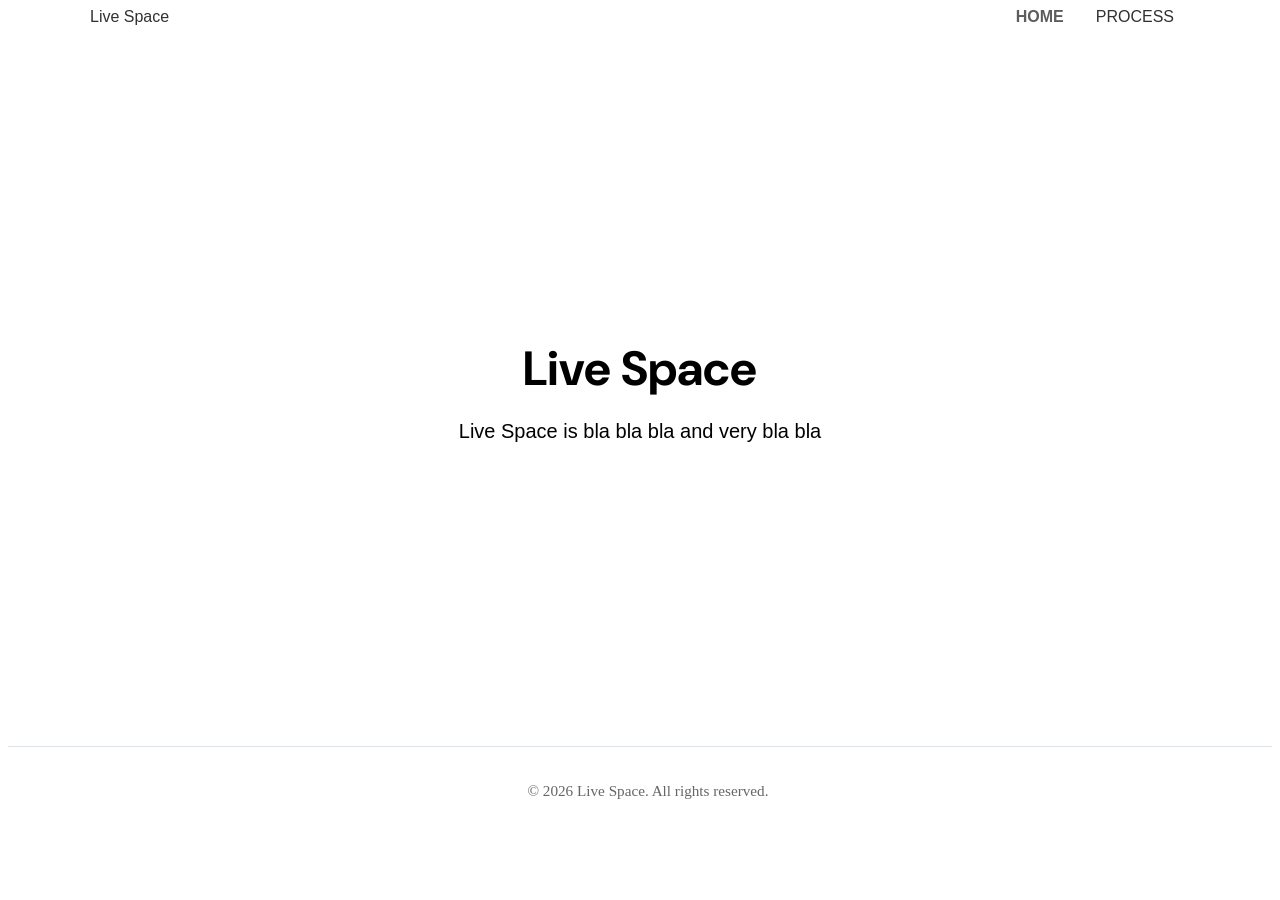
==== Documents/Spring 2026/IAT334 D102 Interface Design/liveSpace-IAT334-main/index.html @ 01f0fb71 "the very first step rough rough roughhh" ====
<!DOCTYPE html>
<html lang="en">

<head>
    <meta charset="UTF-8">
    <meta name="viewport" content="width=device-width, initial-scale=1.0">
    <title>Live Space</title>
    <link rel="stylesheet" href="index-home.css">
</head>

<body>
    <header class = "site-header">
        <div class = "containerHeader nav-wrap">
            <a class="brandName" href="index.html">Live Space</a>
            <nav aria-label="Main navigation">
                <ul class = "nav-list">
                    <li><a class= "active" href="index.html">HOME</a></li>
                    <li><a href ="process.html">PROCESS</a></li>
                </ul>
            </nav>
        </div>
    </header>

    <main>
        <section class = "landing">
            <div class = "textLanding">
                <h1>Live Space</h1>
                <p>Live Space is bla bla bla and very bla bla</p>
            </div>
        </section>
    </main>

    <footer class = "site-footer">
        <div class = "containerFooter">
            <p>&copy; 2026 Live Space. All rights reserved.</p>
        </div>
    </footer>

</body>

</html>
---- Documents/Spring 2026/IAT334 D102 Interface Design/liveSpace-IAT334-main/index-home.css ----
@import url('https://fonts.googleapis.com/css2?family=DM+Sans:wght@400;700&display=swap');

:root {
    --line: #dde2ea;
    --textHightLight: #5d5d5d;
    --muted: #666;
    --text: #313131;
    --fontBig: 'DM Sans', sans-serif;
    --fontNormalText: 'Helvetica', sans-serif;
}

/********************Header Section*****************/

.site-header {
    backdrop-filter: blur(6px);
    position:sticky;
    top:0;
}

.containerHeader {
    max-width: 1100px;   
    margin: 0 auto;     
    width: 100%;
}

.nav-wrap {
    display: flex;
    padding: 0 2rem;
    gap: 1rem;
    justify-content: space-between;
    align-items: center;
}

.brandName {
    color: var(--text);
    text-decoration:none;
    font-family: var(--fontNormalText);
}

.nav-list {
    margin: 0;
    padding:0;
    list-style: none;
    display: flex;
    gap: 1 rem;
}

.nav-list li a {
    color: var(--text);
    text-decoration: none;
    padding: 0.5rem 1rem;
    font-family: var(--fontNormalText);
}

.nav-list a.active {
    color: var(--textHightLight);
    font-weight: 700;
}

.nav-list a:hover {
    color: var(--textHightLight);
}

/********************Main Section*****************/

.landing {
    display: flex;
    justify-content: center;
    align-items: center;
    height: 80vh;
}

.textLanding {
    text-align: center;
}

.textLanding h1 {
    font-size: 3rem;
    font-family: var(--fontBig);
    margin-bottom: 1rem;
}

.textLanding p {
    font-family: var(--fontNormalText);
    font-size: 1.25rem;
    margin-bottom: 2rem;
}

/********************Footer Section*****************/

.containerFooter {
    position: fixed;
    width: 100%;
    display: flex;
    justify-content: center;
}

.containerFooter p {
    color: var(--muted);
    font-size: 0.95rem;
}

.site-footer {
    border-top: 1px solid var(--line);
    padding: 1.25rem 0;
    color: var(--muted);
    font-size: 0.95rem;
}

@media (max-width: 760px) {
    .nav-wrap {
        flex-direction: column;
        align-items: flex-start;
    }

    .grid-3 {
        grid-template-columns: 1fr;
    }
}
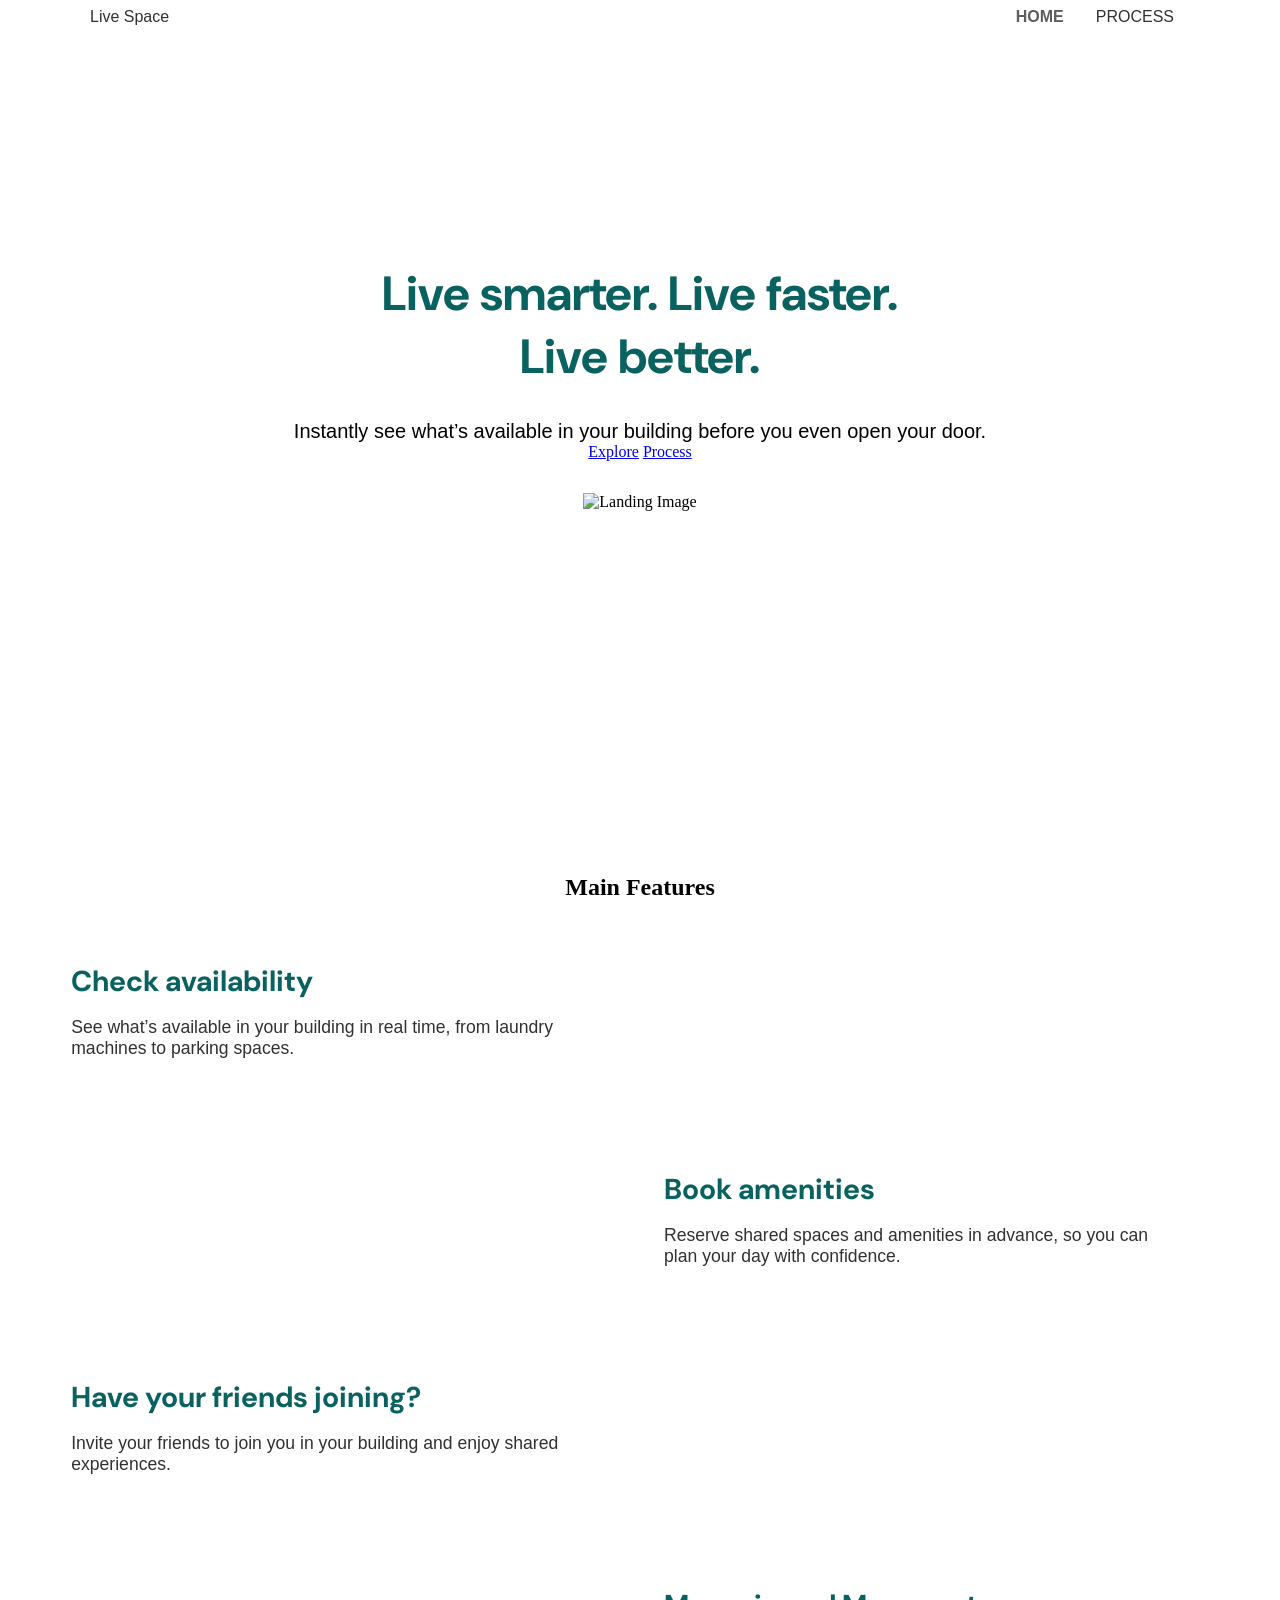
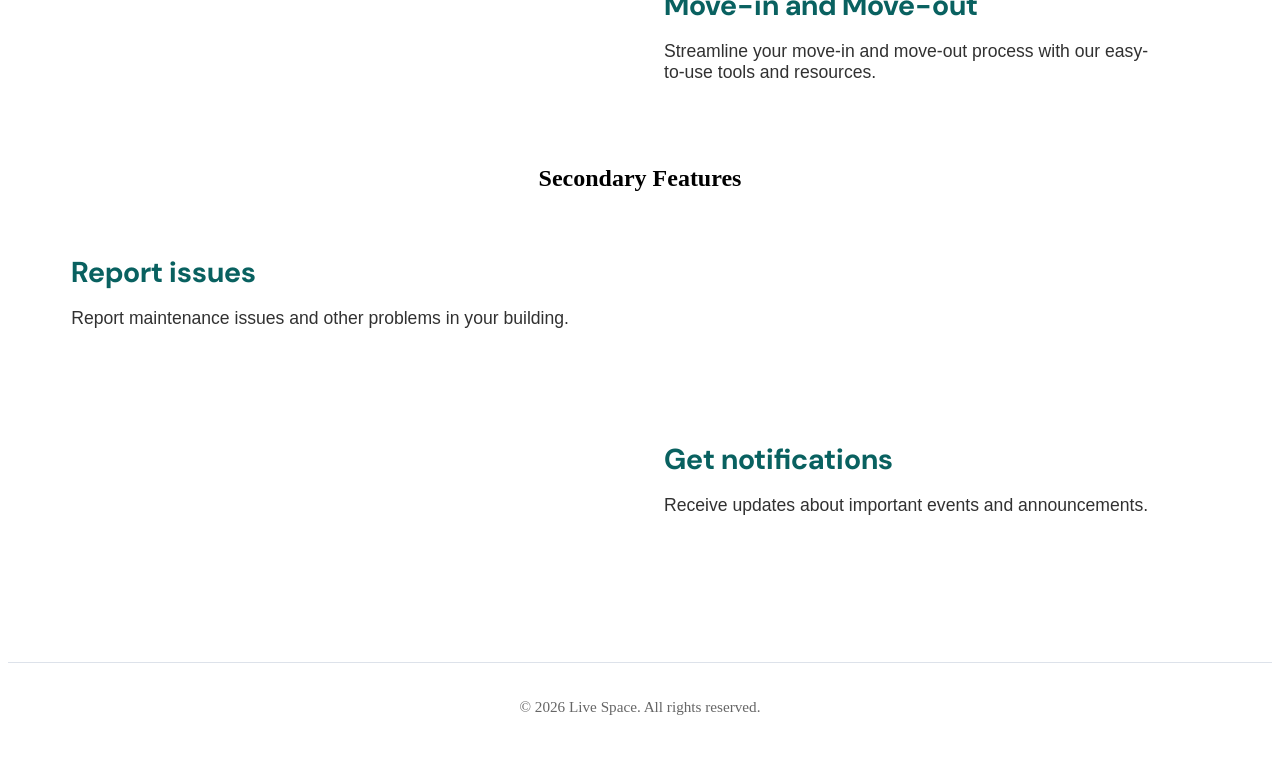
==== commit f81a360f: "Add landing section with buttons and smooth scroll" ====
--- a/Documents/Spring 2026/IAT334 D102 Interface Design/liveSpace-IAT334-main/index.html
+++ b/Documents/Spring 2026/IAT334 D102 Interface Design/liveSpace-IAT334-main/index.html
@@ -24,8 +24,82 @@
     <main>
         <section class = "landing">
             <div class = "textLanding">
-                <h1>Live Space</h1>
-                <p>Live Space is bla bla bla and very bla bla</p>
+                <h1>Live smarter. Live faster. Live better. </h1>
+                <p>Instantly see what’s available in your building before you even open your door.</p>
+                
+                <div class="landingButtons">
+                    <a href="#features" class="btn">Explore</a>
+                    <a href="process.html" class="btn btn-secondary">Process</a>
+                </div>  
+
+                <img src="images/landing.png" alt="Landing Image">
+            </div>
+        </section>
+
+        <section class="features" id="features">
+            <h2>Main Features</h2>
+
+            <div class="featureItem">
+                <div class="text">
+                    <h3>Check availability</h3>
+                    <p>See what’s available in your building in real time, from laundry machines to parking spaces.</p>
+                </div>
+                <div class = "imageContainer">
+                    <img src="images/checkAvailability.png" alt="">
+                </div>
+                
+            </div>
+
+            <div class="featureItem reverse">
+                <div class="text">
+                    <h3>Book amenities</h3>
+                    <p>Reserve shared spaces and amenities in advance, so you can plan your day with confidence.</p>
+                </div>
+                <div class = "imageContainer">
+                    <img src="images/checkAvailability.png" alt="">
+                </div>
+            </div>
+
+            <div class="featureItem">
+                <div class="text">
+                    <h3>Have your friends joining?</h3>
+                    <p>Invite your friends to join you in your building and enjoy shared experiences.</p>
+                </div>
+                <div class = "imageContainer">
+                    <img src="images/checkAvailability.png" alt="">
+                </div>
+            </div>
+
+            <div class="featureItem reverse">
+                <div class="text">
+                    <h3>Move-in and Move-out</h3>
+                    <p>Streamline your move-in and move-out process with our easy-to-use tools and resources.</p>
+                </div>
+                <div class = "imageContainer">
+                    <img src="images/checkAvailability.png" alt="">
+                </div>
+            </div>
+
+            <h2>Secondary Features</h2>
+
+            <div class="featureItem">
+                <div class="text">
+                    <h3>Report issues</h3>
+                    <p>Report maintenance issues and other problems in your building.</p>
+                </div>
+                <div class = "imageContainer">
+                    <img src="images/checkAvailability.png" alt="">
+                </div>
+            </div>
+
+            <div class="featureItem reverse">
+                <div class="text">
+                    <h3>Get notifications</h3>
+                    <p>Receive updates about important events and announcements.</p>
+                </div>
+                <div class = "imageContainer">
+                    <img src="images/getNotifications.png" alt="">
+                </div>
             </div>
         </section>
     </main>
--- a/Documents/Spring 2026/IAT334 D102 Interface Design/liveSpace-IAT334-main/index-home.css
+++ b/Documents/Spring 2026/IAT334 D102 Interface Design/liveSpace-IAT334-main/index-home.css
@@ -1,4 +1,8 @@
 @import url('https://fonts.googleapis.com/css2?family=DM+Sans:wght@400;700&display=swap');
+
+html {
+    scroll-behavior: smooth;
+}
 
 :root {
     --line: #dde2ea;
@@ -7,6 +11,7 @@
     --text: #313131;
     --fontBig: 'DM Sans', sans-serif;
     --fontNormalText: 'Helvetica', sans-serif;
+    --textColorGreen: #096160;
 }
 
 /********************Header Section*****************/
@@ -72,25 +77,97 @@
 
 .textLanding {
     text-align: center;
+    align-items: center;
 }
 
 .textLanding h1 {
     font-size: 3rem;
     font-family: var(--fontBig);
     margin-bottom: 1rem;
+    max-width: 600px;
+    color: var(--textColorGreen);
+    margin: 0 auto;
+    margin-bottom: 2rem;
 }
 
 .textLanding p {
     font-family: var(--fontNormalText);
     font-size: 1.25rem;
     margin-bottom: 2rem;
+    max-width: 800px;
+    margin: 0 auto;
+}
+
+.textLanding img {
+    max-width: 100%;
+    height: auto;
+    margin-top: 2rem;
+}
+
+/********************Features Section*****************/
+
+.features {
+    padding: 4rem 5%;
+}
+
+.features h2 {
+    text-align: center;
+    margin: 4rem 0 2rem;
+}
+
+.featureItem {
+    display: flex;
+    align-items: center;
+    justify-content: space-between;
+    gap: 3rem;
+    margin-bottom: 4rem;
+}
+
+.featureItem.reverse {
+    flex-direction: row-reverse;
+}
+
+.featureItem .text {
+    flex: 1;
+}
+
+.featureItem h3 {
+    font-size: 1.8rem;
+    margin-bottom: 1rem;
+    font-family: var(--fontBig);
+    color: var(--textColorGreen);
+}
+
+.featureItem p {
+    font-size: 1.1rem;
+    max-width: 500px;
+    font-family: var(--fontNormalText);
+    color: var(--text);
+}
+
+.imageContainer {
+    flex: 1;
+    display: flex;
+    gap: 1rem;
+    align-items: center;
+    justify-content: center;
+}
+
+.imageContainer img {
+    width: 100%;
+    max-width: 100%;
+    height: auto;
+    object-fit: cover;
+}
+
+/* If there are 2 images → split nicely */
+.imageContainer img {
+    flex: 1;
 }
 
 /********************Footer Section*****************/
 
 .containerFooter {
-    position: fixed;
-    width: 100%;
     display: flex;
     justify-content: center;
 }
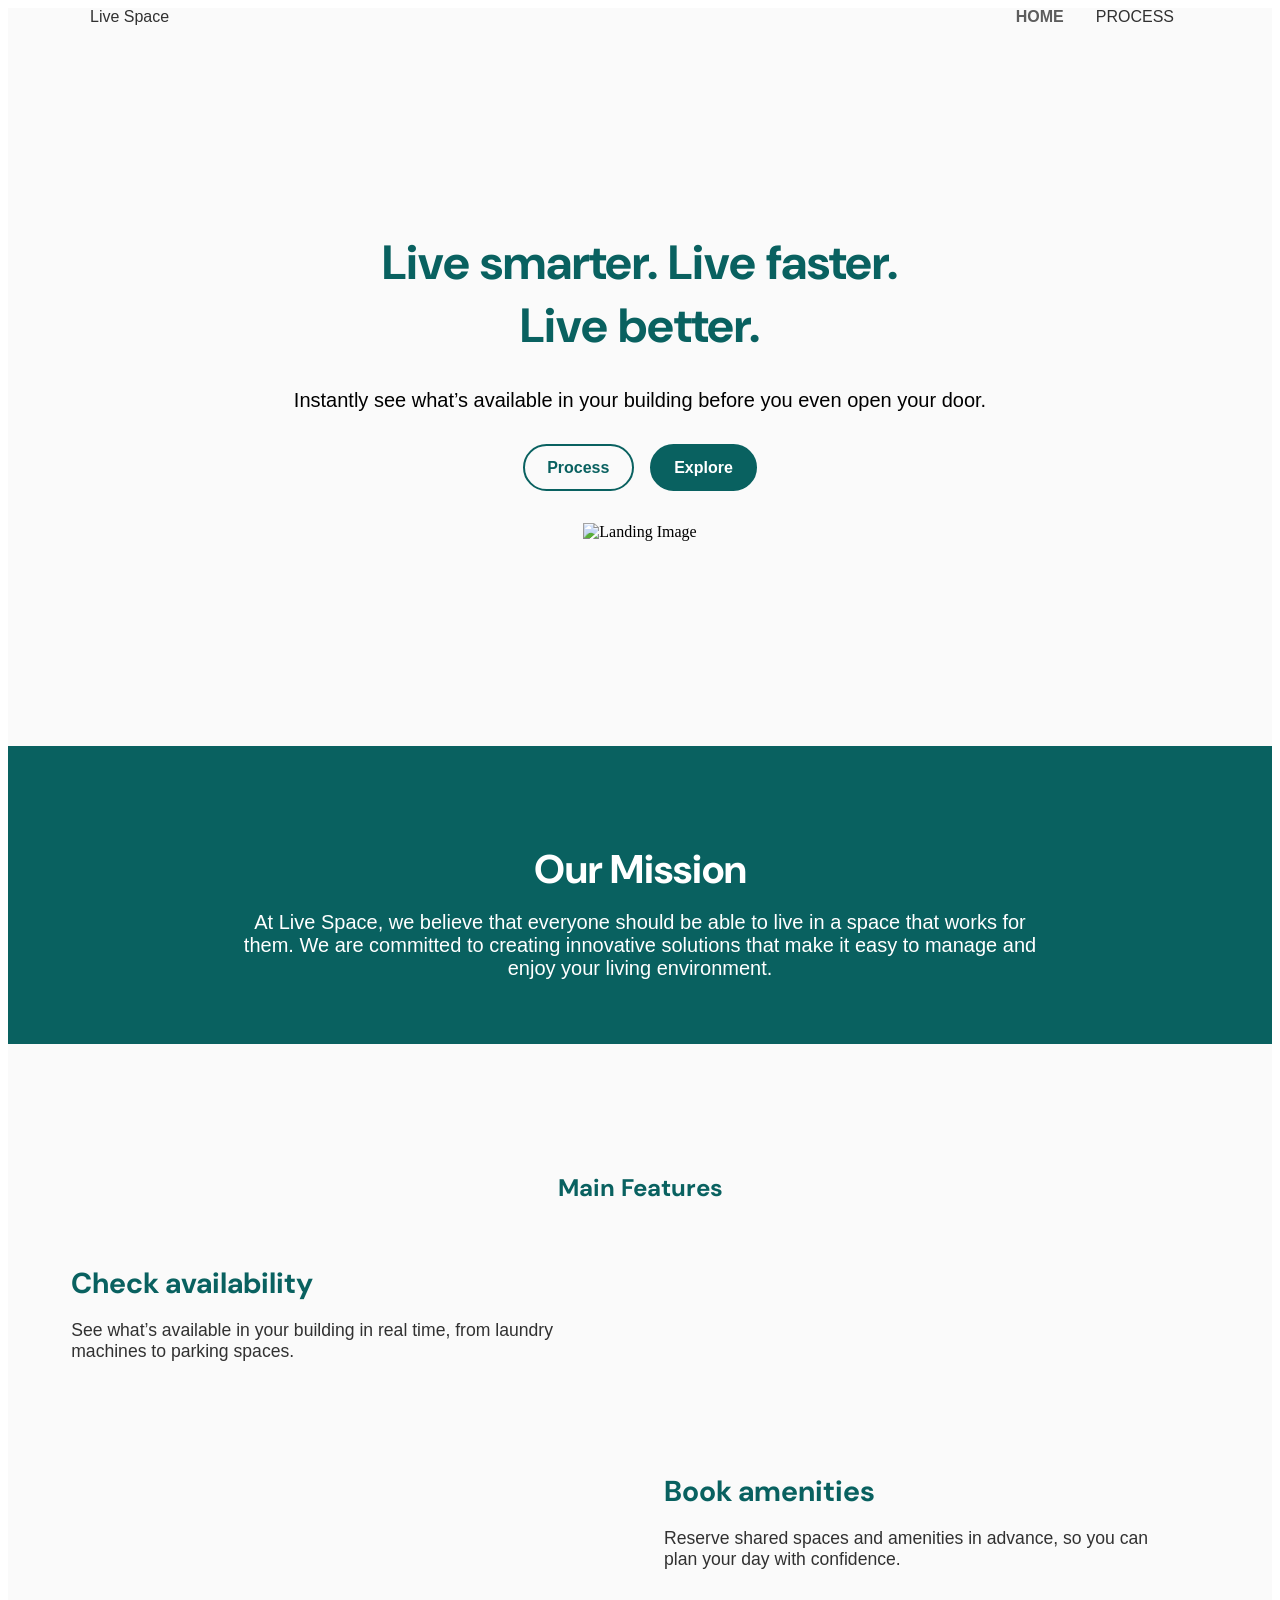
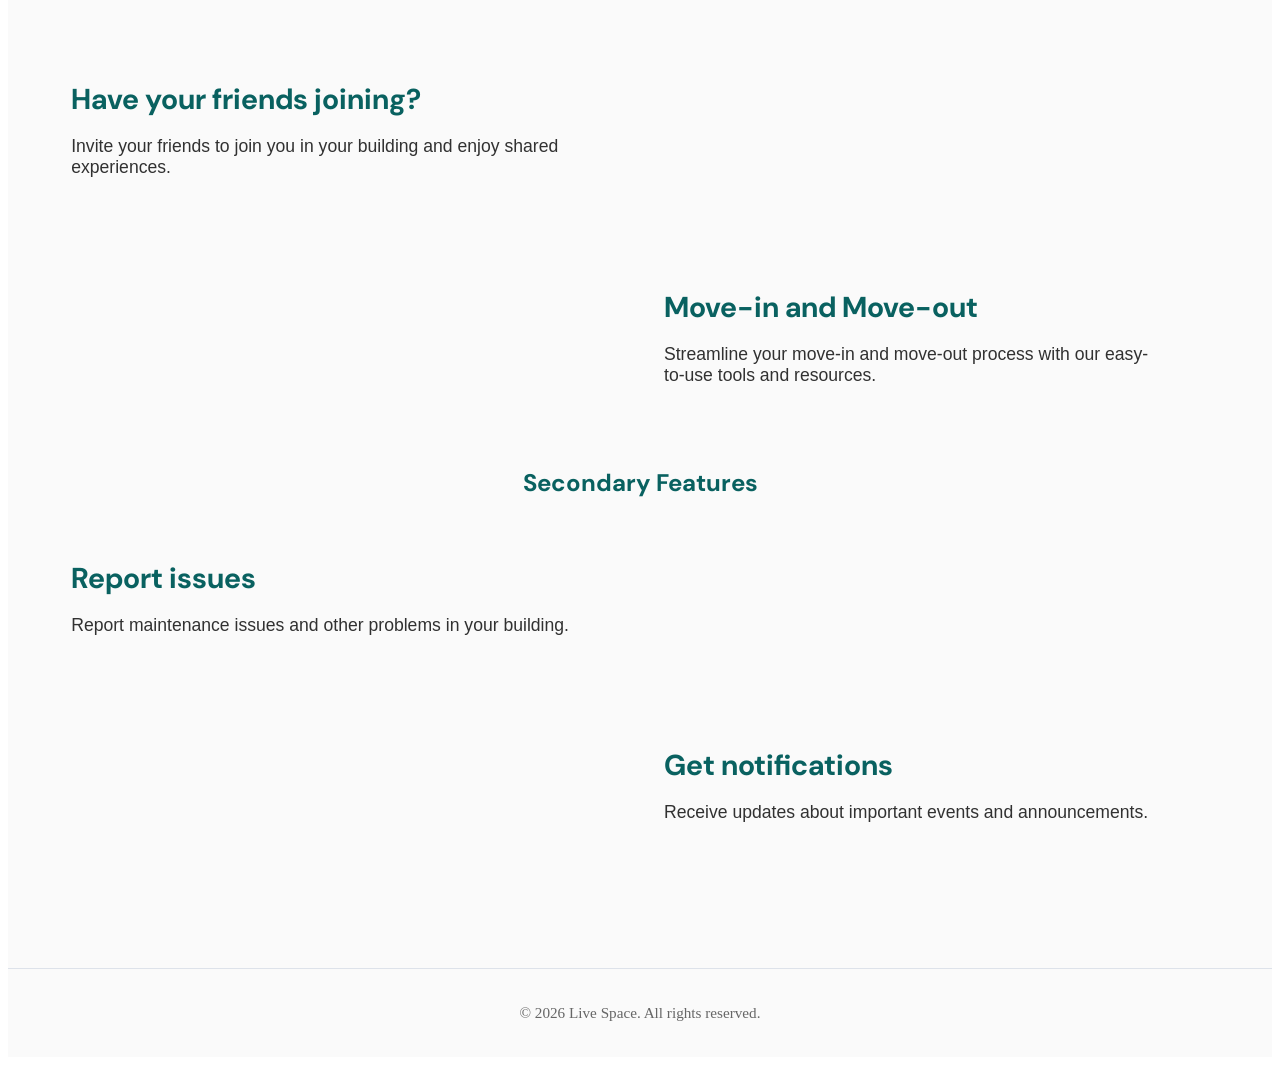
==== commit 10654ffd: "workin on" ====
--- a/Documents/Spring 2026/IAT334 D102 Interface Design/liveSpace-IAT334-main/index.html
+++ b/Documents/Spring 2026/IAT334 D102 Interface Design/liveSpace-IAT334-main/index.html
@@ -1,6 +1,6 @@
 <!DOCTYPE html>
 <html lang="en">
-
+<!-- //*next time I should make the max width of the feature smaller*// -->
 <head>
     <meta charset="UTF-8">
     <meta name="viewport" content="width=device-width, initial-scale=1.0">
@@ -28,12 +28,17 @@
                 <p>Instantly see what’s available in your building before you even open your door.</p>
                 
                 <div class="landingButtons">
+                    <a href="process.html" class="btn btn-secondary">Process</a>
                     <a href="#features" class="btn">Explore</a>
-                    <a href="process.html" class="btn btn-secondary">Process</a>
                 </div>  
 
                 <img src="images/landing.png" alt="Landing Image">
             </div>
+        </section>
+
+        <section class = "missionStatement">
+            <h2>Our Mission</h2>
+            <p>At Live Space, we believe that everyone should be able to live in a space that works for them. We are committed to creating innovative solutions that make it easy to manage and enjoy your living environment.</p>
         </section>
 
         <section class="features" id="features">
--- a/Documents/Spring 2026/IAT334 D102 Interface Design/liveSpace-IAT334-main/index-home.css
+++ b/Documents/Spring 2026/IAT334 D102 Interface Design/liveSpace-IAT334-main/index-home.css
@@ -12,14 +12,20 @@
     --fontBig: 'DM Sans', sans-serif;
     --fontNormalText: 'Helvetica', sans-serif;
     --textColorGreen: #096160;
+    --backgroundColor: #FAFAFA;
 }
 
 /********************Header Section*****************/
+
+header {
+    background-color: var(--backgroundColor);
+}
 
 .site-header {
     backdrop-filter: blur(6px);
     position:sticky;
-    top:0;
+    top:8px;
+    z-index: 1000;
 }
 
 .containerHeader {
@@ -67,6 +73,9 @@
 }
 
 /********************Main Section*****************/
+main {
+    background-color: var(--backgroundColor);
+}
 
 .landing {
     display: flex;
@@ -104,6 +113,68 @@
     margin-top: 2rem;
 }
 
+.landingButtons {
+    display: flex;
+    justify-content: center;
+    gap: 1rem;
+    margin-top: 2rem;
+    flex-wrap: wrap;
+}
+
+.btn {
+    display: inline-block;
+    padding: 0.8rem 1.4rem;
+    border-radius: 999px;
+    text-decoration: none;
+    font-family: var(--fontNormalText);
+    font-weight: 700;
+    border: 2px solid var(--textColorGreen);
+    background-color: var(--textColorGreen);
+    color: #ffffff;
+    transition: background-color 0.2s ease, color 0.2s ease, transform 0.2s ease;
+}
+
+.btn:hover {
+    transform: translateY(-2px);
+}
+
+.btn-secondary {
+    background-color: transparent;
+    color: var(--textColorGreen);
+}
+
+.btn-secondary:hover {
+    background-color: var(--textColorGreen);
+    color: #ffffff;
+}
+
+.btn:focus-visible {
+    outline: 3px solid var(--textHightLight);
+    outline-offset: 2px;
+}
+
+/* ******************************** */
+
+.missionStatement {
+    padding: 4rem 5%;
+    text-align: center;
+    background-color: #096160;
+}
+.missionStatement h2 {
+    text-align: center;
+    font-size: 2.5rem;
+    font-family: var(--fontBig);
+    color: white;
+    margin-bottom: 1rem;
+}
+.missionStatement p {
+    font-size: 1.25rem;
+    max-width: 800px;
+    margin: 0 auto;
+    font-family: var(--fontNormalText);
+    color: white;
+}
+
 /********************Features Section*****************/
 
 .features {
@@ -113,6 +184,8 @@
 .features h2 {
     text-align: center;
     margin: 4rem 0 2rem;
+    font-family: var(--fontBig);
+    color: var(--textColorGreen);
 }
 
 .featureItem {
@@ -167,6 +240,10 @@
 
 /********************Footer Section*****************/
 
+footer {
+    background-color: var(--backgroundColor);
+}
+
 .containerFooter {
     display: flex;
     justify-content: center;
